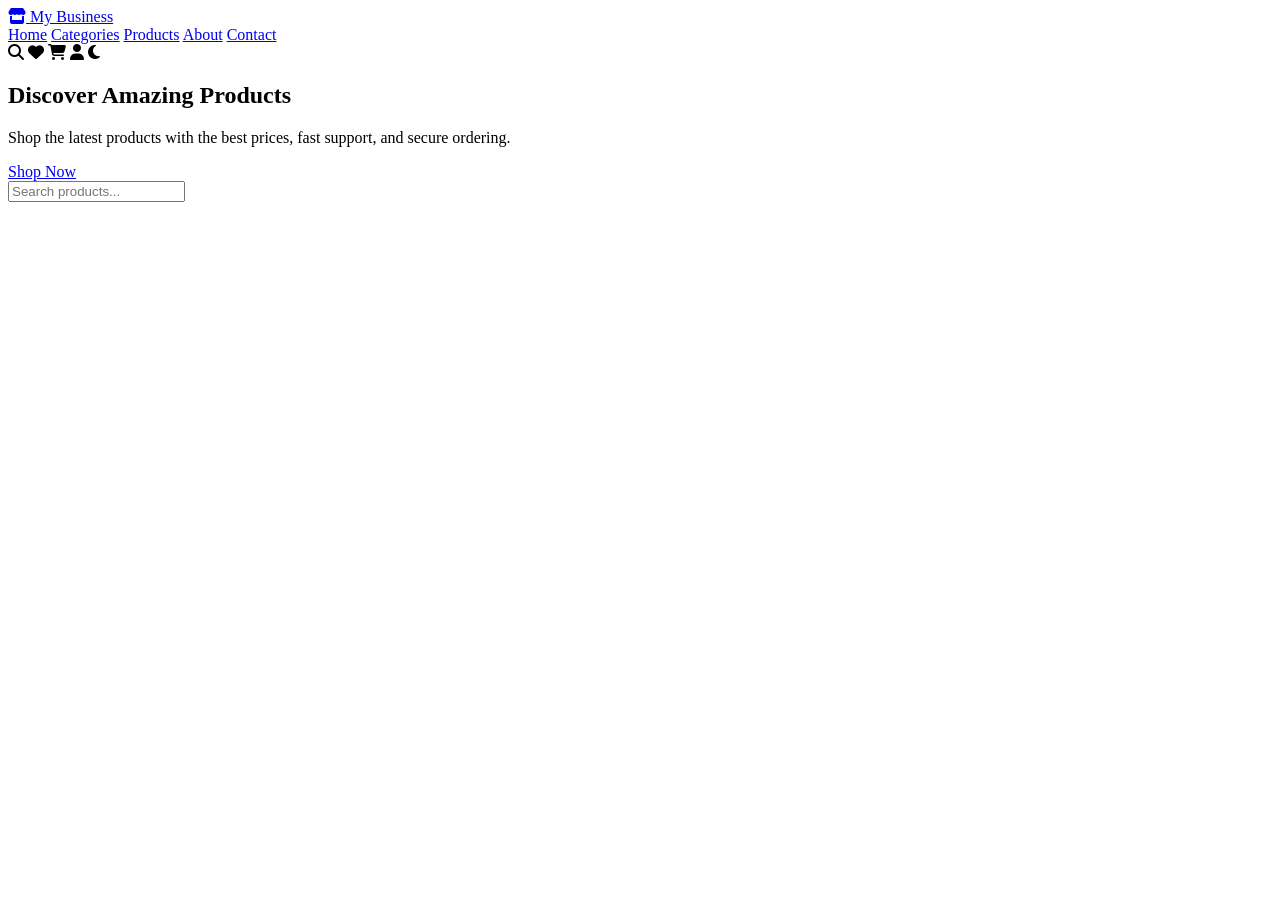
==== index.html @ 77a0981b "Rename Iindex.html to index.html" ====
<!DOCTYPE html>
<html lang="en">
<head>
    <meta charset="UTF-8">
    <meta name="viewport" content="width=device-width, initial-scale=1.0">
    <title>My Business Store</title>

    <!-- Google Font -->
    <link rel="preconnect" href="https://fonts.googleapis.com">
    <link rel="preconnect" href="https://fonts.gstatic.com" crossorigin>
    <link href="https://fonts.googleapis.com/css2?family=Poppins:wght@300;400;500;600;700&display=swap" rel="stylesheet">

    <!-- Font Awesome -->
    <link rel="stylesheet"
    href="https://cdnjs.cloudflare.com/ajax/libs/font-awesome/6.7.2/css/all.min.css">

    <!-- CSS -->
    <link rel="stylesheet" href="css/style.css">
</head>

<body>

<!-- ================= NAVBAR ================= -->

<header class="header">

    <a href="#" class="logo">
        <i class="fa-solid fa-store"></i>
        My Business
    </a>

    <nav class="navbar">
        <a href="#">Home</a>
        <a href="#categories">Categories</a>
        <a href="#products">Products</a>
        <a href="about.html">About</a>
        <a href="contact.html">Contact</a>
    </nav>

    <div class="icons">

        <i class="fa-solid fa-magnifying-glass" id="search-btn"></i>

        <i class="fa-solid fa-heart" id="wishlist-btn"></i>

        <i class="fa-solid fa-cart-shopping" id="cart-btn"></i>

        <i class="fa-solid fa-user" id="login-btn"></i>

        <i class="fa-solid fa-moon" id="theme-btn"></i>

    </div>

</header>

<!-- =============== HERO SECTION =============== -->

<section class="hero">

    <div class="hero-content">

        <h1>Discover Amazing Products</h1>

        <p>
            Shop the latest products with the best prices,
            fast support, and secure ordering.
        </p>

        <a href="#products" class="btn">
            Shop Now
        </a>

    </div>

</section>

<!-- =============== SEARCH BAR =============== -->

<section class="search-section">

    <input
        type="text"
        id="search"
        placeholder="Search products..."
    >

</section>
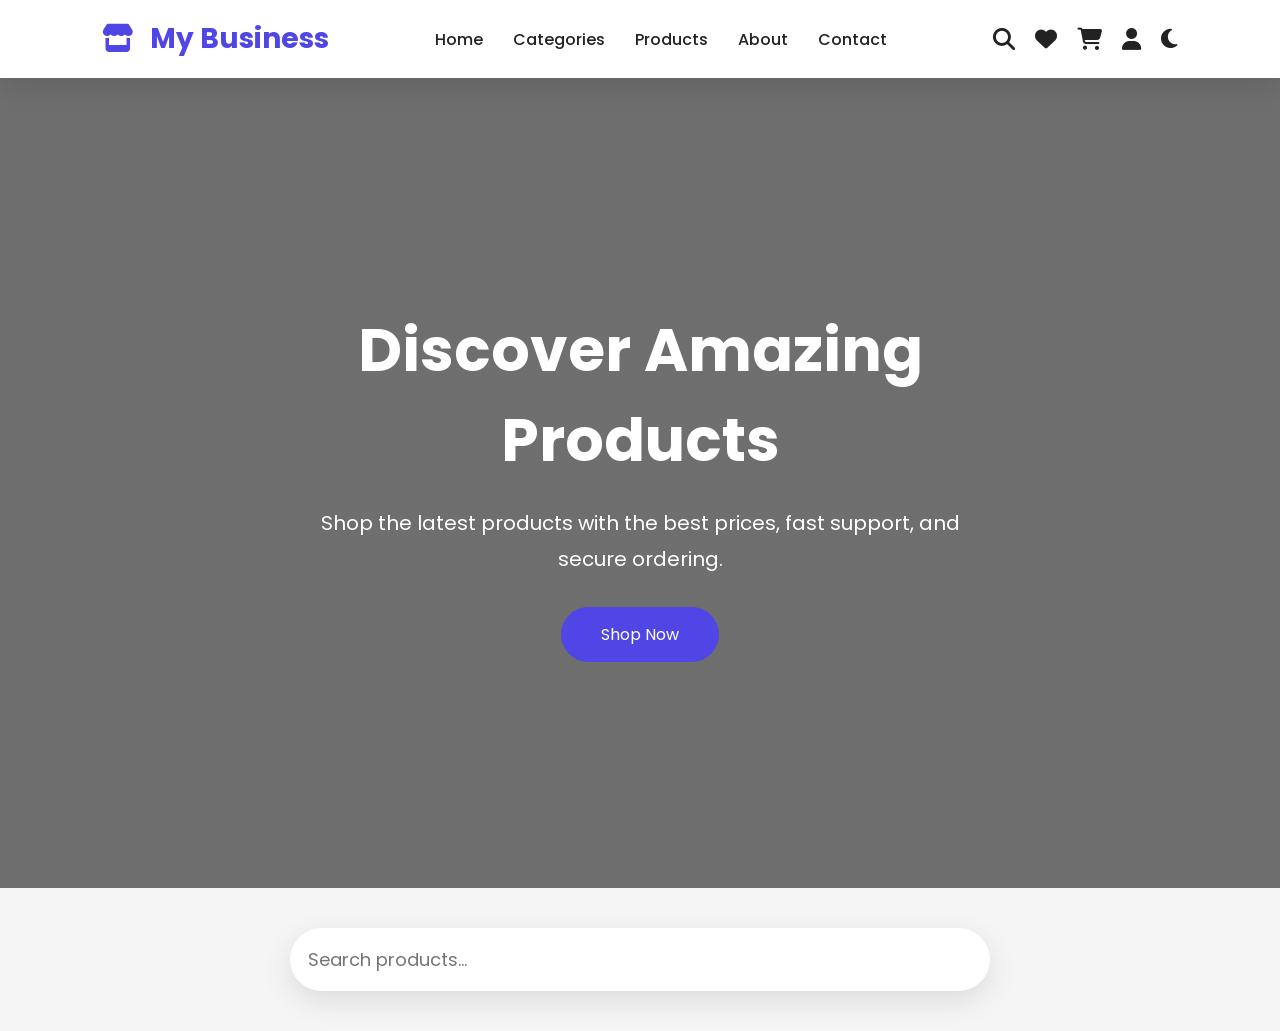
==== commit 03146392: "Update index.html" ====
--- a/index.html
+++ b/index.html
@@ -15,7 +15,7 @@
     href="https://cdnjs.cloudflare.com/ajax/libs/font-awesome/6.7.2/css/all.min.css">
 
     <!-- CSS -->
-    <link rel="stylesheet" href="css/style.css">
+    <link rel="stylesheet" href="css_style.css">
 </head>
 
 <body>
--- a/css_style.css
+++ b/css_style.css
@@ -0,0 +1,245 @@
+/* =====================================
+   GOOGLE FONT
+===================================== */
+
+@import url('https://fonts.googleapis.com/css2?family=Poppins:wght@300;400;500;600;700&display=swap');
+
+/* =====================================
+   RESET
+===================================== */
+
+*{
+    margin:0;
+    padding:0;
+    box-sizing:border-box;
+    font-family:'Poppins',sans-serif;
+}
+
+html{
+    scroll-behavior:smooth;
+}
+
+body{
+    background:#f5f5f5;
+    color:#222;
+    overflow-x:hidden;
+}
+
+/* =====================================
+   VARIABLES
+===================================== */
+
+:root{
+
+    --primary:#4f46e5;
+    --secondary:#22c55e;
+    --dark:#111827;
+    --light:#ffffff;
+    --gray:#6b7280;
+    --shadow:0 10px 30px rgba(0,0,0,.1);
+    --radius:15px;
+
+}
+
+/* =====================================
+   HEADER
+===================================== */
+
+.header{
+
+    position:sticky;
+    top:0;
+
+    display:flex;
+    justify-content:space-between;
+    align-items:center;
+
+    padding:18px 8%;
+
+    background:white;
+
+    box-shadow:var(--shadow);
+
+    z-index:1000;
+
+}
+
+.logo{
+
+    text-decoration:none;
+
+    color:var(--primary);
+
+    font-size:28px;
+
+    font-weight:700;
+
+}
+
+.logo i{
+
+    margin-right:10px;
+
+}
+
+.navbar{
+
+    display:flex;
+
+    gap:30px;
+
+}
+
+.navbar a{
+
+    text-decoration:none;
+
+    color:#222;
+
+    font-weight:500;
+
+    transition:.3s;
+
+}
+
+.navbar a:hover{
+
+    color:var(--primary);
+
+}
+
+.icons{
+
+    display:flex;
+
+    gap:20px;
+
+}
+
+.icons i{
+
+    font-size:22px;
+
+    cursor:pointer;
+
+    transition:.3s;
+
+}
+
+.icons i:hover{
+
+    color:var(--primary);
+
+    transform:scale(1.15);
+
+}
+
+/* =====================================
+   HERO
+===================================== */
+
+.hero{
+
+    min-height:90vh;
+
+    display:flex;
+
+    justify-content:center;
+
+    align-items:center;
+
+    text-align:center;
+
+    color:white;
+
+    background:
+    linear-gradient(rgba(0,0,0,.55),rgba(0,0,0,.55)),
+    url("../images/banner.jpg") center/cover;
+
+}
+
+.hero-content{
+
+    max-width:700px;
+
+    padding:20px;
+
+}
+
+.hero h1{
+
+    font-size:60px;
+
+    margin-bottom:20px;
+
+}
+
+.hero p{
+
+    font-size:20px;
+
+    line-height:1.8;
+
+    margin-bottom:30px;
+
+}
+
+.btn{
+
+    display:inline-block;
+
+    background:var(--primary);
+
+    color:white;
+
+    text-decoration:none;
+
+    padding:15px 40px;
+
+    border-radius:40px;
+
+    transition:.3s;
+
+}
+
+.btn:hover{
+
+    background:#3730a3;
+
+    transform:translateY(-3px);
+
+}
+
+/* =====================================
+   SEARCH
+===================================== */
+
+.search-section{
+
+    display:flex;
+
+    justify-content:center;
+
+    padding:40px 20px;
+
+}
+
+#search{
+
+    width:100%;
+
+    max-width:700px;
+
+    padding:18px;
+
+    border:none;
+
+    outline:none;
+
+    border-radius:40px;
+
+    font-size:18px;
+
+    box-shadow:var(--shadow);
+
+}
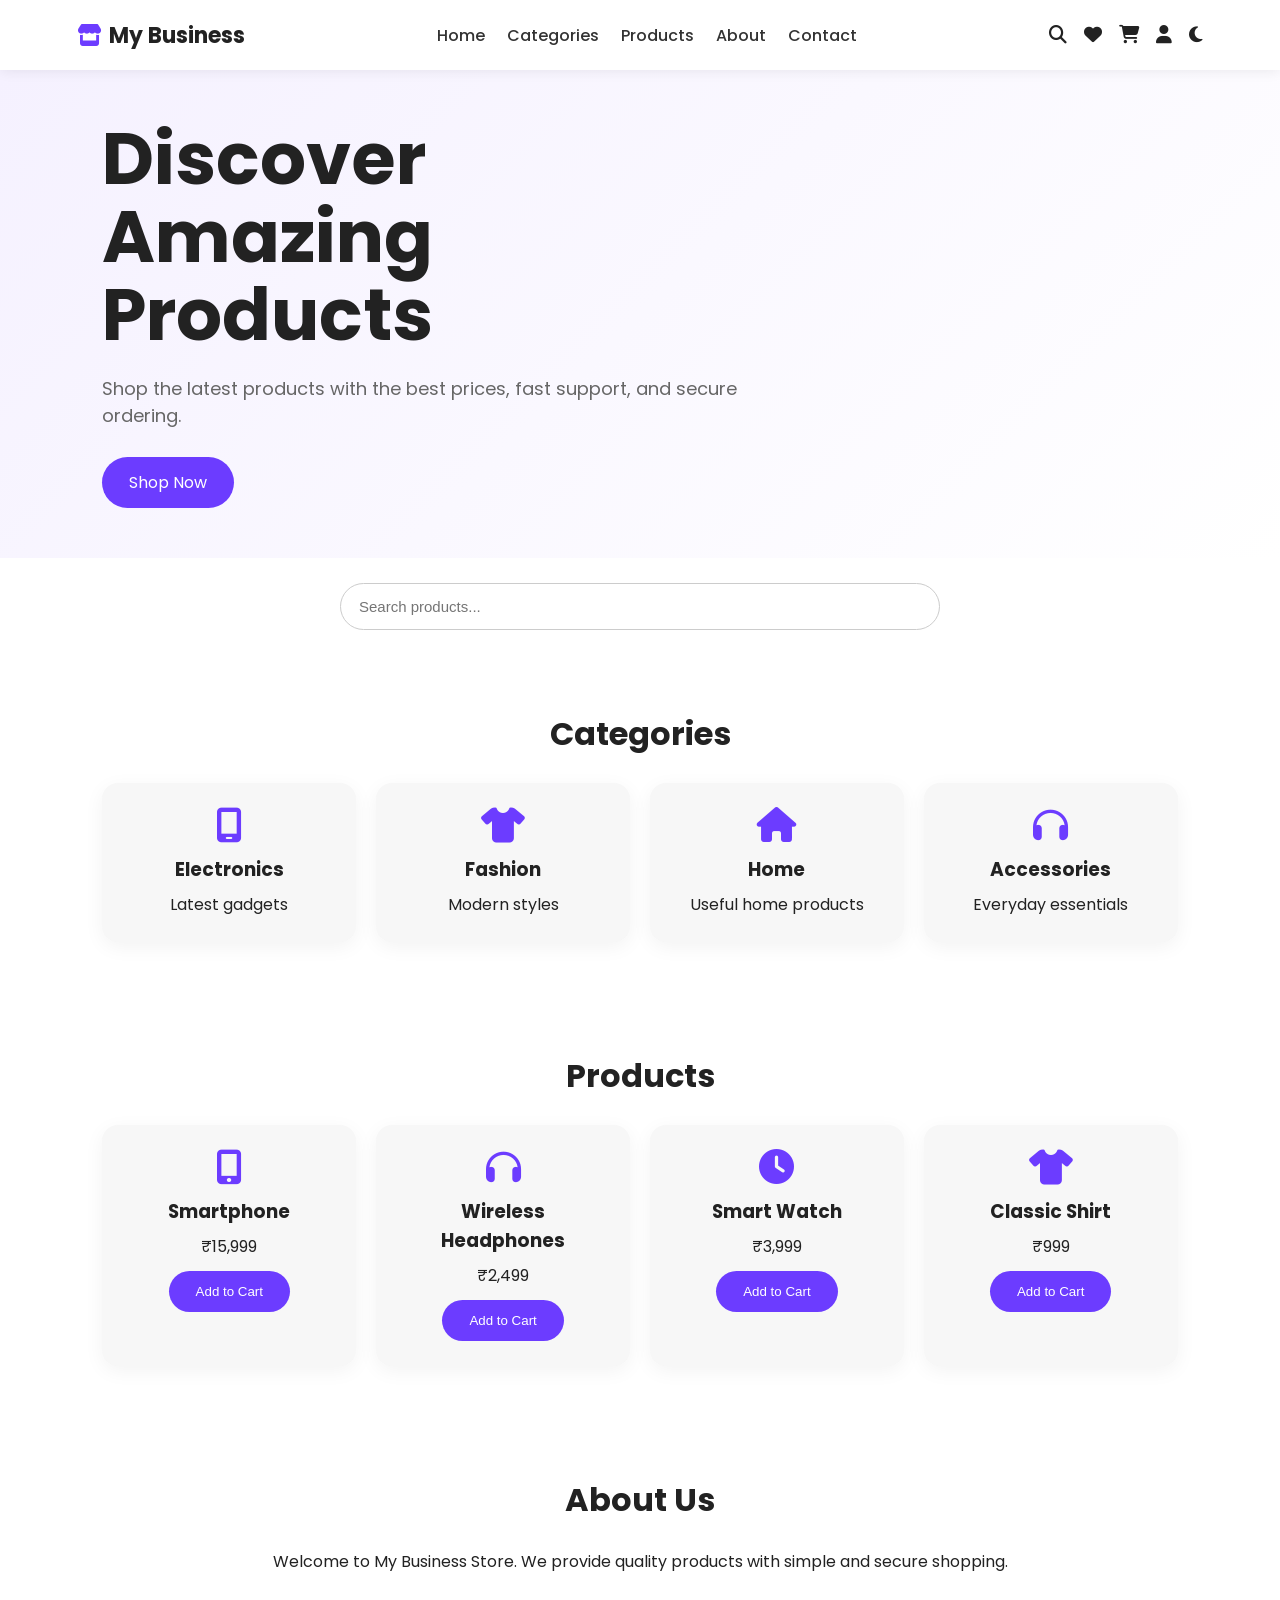
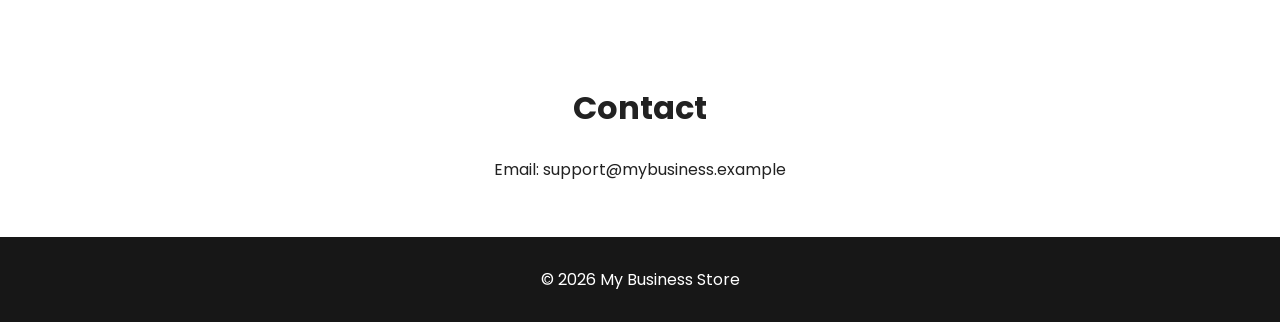
==== commit 52ef08f8: "Update index.html" ====
--- a/index.html
+++ b/index.html
@@ -1,87 +1,22 @@
 <!DOCTYPE html>
 <html lang="en">
 <head>
-    <meta charset="UTF-8">
-    <meta name="viewport" content="width=device-width, initial-scale=1.0">
-    <title>My Business Store</title>
-
-    <!-- Google Font -->
-    <link rel="preconnect" href="https://fonts.googleapis.com">
-    <link rel="preconnect" href="https://fonts.gstatic.com" crossorigin>
-    <link href="https://fonts.googleapis.com/css2?family=Poppins:wght@300;400;500;600;700&display=swap" rel="stylesheet">
-
-    <!-- Font Awesome -->
-    <link rel="stylesheet"
-    href="https://cdnjs.cloudflare.com/ajax/libs/font-awesome/6.7.2/css/all.min.css">
-
-    <!-- CSS -->
-    <link rel="stylesheet" href="css_style.css">
-</head>
-
-<body>
-
-<!-- ================= NAVBAR ================= -->
-
-<header class="header">
-
-    <a href="#" class="logo">
-        <i class="fa-solid fa-store"></i>
-        My Business
-    </a>
-
-    <nav class="navbar">
-        <a href="#">Home</a>
-        <a href="#categories">Categories</a>
-        <a href="#products">Products</a>
-        <a href="about.html">About</a>
-        <a href="contact.html">Contact</a>
-    </nav>
-
-    <div class="icons">
-
-        <i class="fa-solid fa-magnifying-glass" id="search-btn"></i>
-
-        <i class="fa-solid fa-heart" id="wishlist-btn"></i>
-
-        <i class="fa-solid fa-cart-shopping" id="cart-btn"></i>
-
-        <i class="fa-solid fa-user" id="login-btn"></i>
-
-        <i class="fa-solid fa-moon" id="theme-btn"></i>
-
-    </div>
-
-</header>
-
-<!-- =============== HERO SECTION =============== -->
-
-<section class="hero">
-
-    <div class="hero-content">
-
-        <h1>Discover Amazing Products</h1>
-
-        <p>
-            Shop the latest products with the best prices,
-            fast support, and secure ordering.
-        </p>
-
-        <a href="#products" class="btn">
-            Shop Now
-        </a>
-
-    </div>
-
-</section>
-
-<!-- =============== SEARCH BAR =============== -->
-
-<section class="search-section">
-
-    <input
-        type="text"
-        id="search"
-        placeholder="Search products..."
-    >
-
-</section>
+<meta charset="UTF-8"><meta name="viewport" content="width=device-width, initial-scale=1.0">
+<title>My Business Store</title>
+<link rel="preconnect" href="https://fonts.googleapis.com"><link rel="preconnect" href="https://fonts.gstatic.com" crossorigin>
+<link href="https://fonts.googleapis.com/css2?family=Poppins:wght@300;400;500;600;700&display=swap" rel="stylesheet">
+<link rel="stylesheet" href="https://cdnjs.cloudflare.com/ajax/libs/font-awesome/6.7.2/css/all.min.css">
+<style>
+*{margin:0;padding:0;box-sizing:border-box}html{scroll-behavior:smooth}body{font-family:Poppins,sans-serif;color:#222;background:#fff;transition:.3s}.header{position:sticky;top:0;z-index:1000;min-height:70px;display:flex;align-items:center;justify-content:space-between;padding:0 6%;background:#fff;box-shadow:0 2px 12px #0001}.logo{text-decoration:none;color:#222;font-size:22px;font-weight:700}.logo i{color:#6c3cff;margin-right:7px}.navbar{display:flex;gap:22px}.navbar a{color:#333;text-decoration:none;font-weight:500}.navbar a:hover{color:#6c3cff}.icons{display:flex;gap:17px}.icons i{cursor:pointer;font-size:18px;transition:.2s}.icons i:hover{color:#6c3cff;transform:scale(1.15)}.hero{min-height:460px;display:flex;align-items:center;padding:50px 8%;background:linear-gradient(135deg,#f5f1ff,#fff)}.hero-content{max-width:650px}.hero h1{font-size:clamp(42px,6vw,72px);line-height:1.08;margin-bottom:22px}.hero p{font-size:18px;color:#666;margin-bottom:28px}.btn{display:inline-block;padding:13px 27px;border-radius:30px;background:#6c3cff;color:#fff;text-decoration:none;border:0;cursor:pointer}.search-section{padding:25px 8%;text-align:center}.search-section input{width:min(600px,100%);padding:14px 18px;border:1px solid #ccc;border-radius:30px;font-size:15px;outline:none}.section{padding:55px 8%;text-align:center}.section h2{font-size:32px;margin-bottom:25px}.cards{display:grid;grid-template-columns:repeat(auto-fit,minmax(210px,1fr));gap:20px}.card{padding:25px;border-radius:16px;background:#f7f7f7;box-shadow:0 5px 20px #0000000d}.card i{font-size:35px;color:#6c3cff;margin-bottom:12px}.card h3{margin-bottom:8px}.card .btn{margin-top:12px}footer{padding:30px;text-align:center;background:#171717;color:#fff}body.dark-mode{background:#121212;color:#eee}body.dark-mode .header{background:#1b1b1b}body.dark-mode .logo,body.dark-mode .navbar a{color:#eee}body.dark-mode .hero{background:linear-gradient(135deg,#181522,#121212)}body.dark-mode .hero p{color:#bbb}body.dark-mode .search-section input{background:#222;color:#fff;border-color:#555}body.dark-mode .card{background:#1e1e1e}@media(max-width:800px){.header{flex-wrap:wrap;gap:12px;padding:15px 4%}.navbar{order:3;width:100%;justify-content:center;gap:13px;font-size:13px}.hero{padding:55px 6%}.hero h1{font-size:44px}}
+</style></head><body>
+<header class="header"><a href="#home" class="logo"><i class="fa-solid fa-store"></i>My Business</a><nav class="navbar"><a href="#home">Home</a><a href="#categories">Categories</a><a href="#products">Products</a><a href="#about">About</a><a href="#contact">Contact</a></nav><div class="icons"><i class="fa-solid fa-magnifying-glass" id="search-btn"></i><i class="fa-solid fa-heart" id="wishlist-btn"></i><i class="fa-solid fa-cart-shopping" id="cart-btn"></i><i class="fa-solid fa-user" id="login-btn"></i><i class="fa-solid fa-moon" id="theme-btn"></i></div></header>
+<section class="hero" id="home"><div class="hero-content"><h1>Discover Amazing Products</h1><p>Shop the latest products with the best prices, fast support, and secure ordering.</p><a href="#products" class="btn">Shop Now</a></div></section>
+<section class="search-section"><input type="text" id="search" placeholder="Search products..."></section>
+<section class="section" id="categories"><h2>Categories</h2><div class="cards"><div class="card"><i class="fa-solid fa-mobile-screen"></i><h3>Electronics</h3><p>Latest gadgets</p></div><div class="card"><i class="fa-solid fa-shirt"></i><h3>Fashion</h3><p>Modern styles</p></div><div class="card"><i class="fa-solid fa-house"></i><h3>Home</h3><p>Useful home products</p></div><div class="card"><i class="fa-solid fa-headphones"></i><h3>Accessories</h3><p>Everyday essentials</p></div></div></section>
+<section class="section" id="products"><h2>Products</h2><div class="cards"><div class="card product-card"><i class="fa-solid fa-mobile-screen-button"></i><h3>Smartphone</h3><p>₹15,999</p><button class="btn add-cart">Add to Cart</button></div><div class="card product-card"><i class="fa-solid fa-headphones"></i><h3>Wireless Headphones</h3><p>₹2,499</p><button class="btn add-cart">Add to Cart</button></div><div class="card product-card"><i class="fa-solid fa-clock"></i><h3>Smart Watch</h3><p>₹3,999</p><button class="btn add-cart">Add to Cart</button></div><div class="card product-card"><i class="fa-solid fa-shirt"></i><h3>Classic Shirt</h3><p>₹999</p><button class="btn add-cart">Add to Cart</button></div></div></section>
+<section class="section" id="about"><h2>About Us</h2><p>Welcome to My Business Store. We provide quality products with simple and secure shopping.</p></section>
+<section class="section" id="contact"><h2>Contact</h2><p>Email: support@mybusiness.example</p></section><footer>© 2026 My Business Store</footer>
+<script>
+document.addEventListener('DOMContentLoaded',()=>{const s=document.getElementById('search'),theme=document.getElementById('theme-btn');document.getElementById('search-btn').onclick=()=>{document.querySelector('.search-section').scrollIntoView({behavior:'smooth'});setTimeout(()=>s.focus(),500)};document.getElementById('wishlist-btn').onclick=()=>alert('❤️ Wishlist is ready!');document.getElementById('cart-btn').onclick=()=>alert('🛒 Your cart is currently empty.');document.getElementById('login-btn').onclick=()=>alert('👤 Login page coming next.');theme.onclick=()=>{document.body.classList.toggle('dark-mode');const dark=document.body.classList.contains('dark-mode');theme.classList.toggle('fa-moon',!dark);theme.classList.toggle('fa-sun',dark);localStorage.setItem('theme',dark?'dark':'light')};if(localStorage.getItem('theme')==='dark'){document.body.classList.add('dark-mode');theme.classList.replace('fa-moon','fa-sun')}s.oninput=()=>{const q=s.value.toLowerCase().trim();document.querySelectorAll('.product-card').forEach(c=>c.style.display=c.textContent.toLowerCase().includes(q)?'':'none')};document.querySelectorAll('.add-cart').forEach(b=>b.onclick=()=>alert('🛒 '+b.parentElement.querySelector('h3').textContent+' added to cart!'))});
+</script></body></html>
+                                                                                                                                                                                                                                                                                                                                                                                                                                                                                                                                                                                   
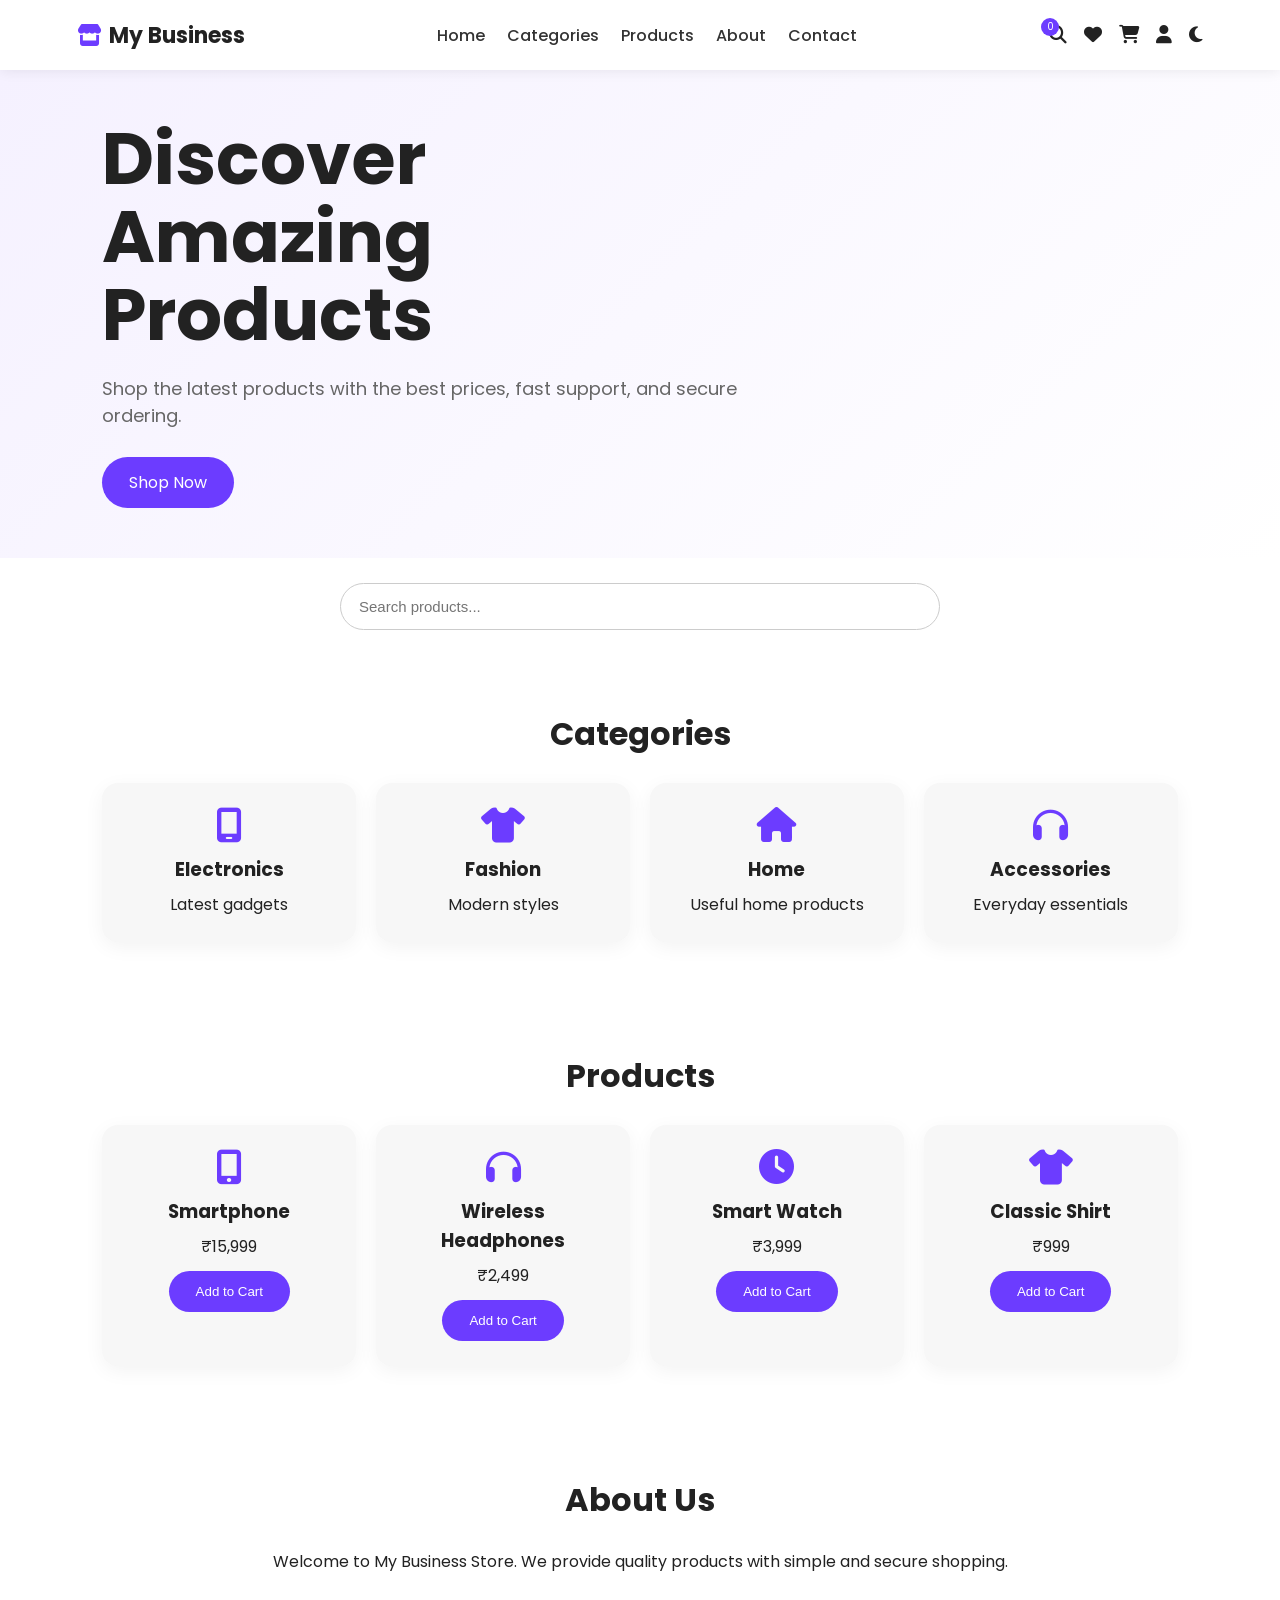
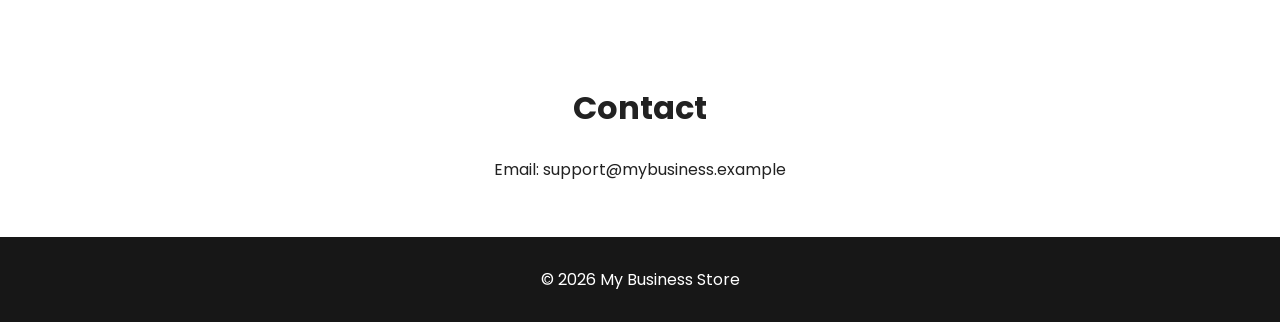
==== commit 8eb643c0: "Update index.html" ====
--- a/index.html
+++ b/index.html
@@ -1,22 +1,605 @@
-<!DOCTYPE html>
-<html lang="en">
-<head>
-<meta charset="UTF-8"><meta name="viewport" content="width=device-width, initial-scale=1.0">
-<title>My Business Store</title>
-<link rel="preconnect" href="https://fonts.googleapis.com"><link rel="preconnect" href="https://fonts.gstatic.com" crossorigin>
-<link href="https://fonts.googleapis.com/css2?family=Poppins:wght@300;400;500;600;700&display=swap" rel="stylesheet">
-<link rel="stylesheet" href="https://cdnjs.cloudflare.com/ajax/libs/font-awesome/6.7.2/css/all.min.css">
-<style>
-*{margin:0;padding:0;box-sizing:border-box}html{scroll-behavior:smooth}body{font-family:Poppins,sans-serif;color:#222;background:#fff;transition:.3s}.header{position:sticky;top:0;z-index:1000;min-height:70px;display:flex;align-items:center;justify-content:space-between;padding:0 6%;background:#fff;box-shadow:0 2px 12px #0001}.logo{text-decoration:none;color:#222;font-size:22px;font-weight:700}.logo i{color:#6c3cff;margin-right:7px}.navbar{display:flex;gap:22px}.navbar a{color:#333;text-decoration:none;font-weight:500}.navbar a:hover{color:#6c3cff}.icons{display:flex;gap:17px}.icons i{cursor:pointer;font-size:18px;transition:.2s}.icons i:hover{color:#6c3cff;transform:scale(1.15)}.hero{min-height:460px;display:flex;align-items:center;padding:50px 8%;background:linear-gradient(135deg,#f5f1ff,#fff)}.hero-content{max-width:650px}.hero h1{font-size:clamp(42px,6vw,72px);line-height:1.08;margin-bottom:22px}.hero p{font-size:18px;color:#666;margin-bottom:28px}.btn{display:inline-block;padding:13px 27px;border-radius:30px;background:#6c3cff;color:#fff;text-decoration:none;border:0;cursor:pointer}.search-section{padding:25px 8%;text-align:center}.search-section input{width:min(600px,100%);padding:14px 18px;border:1px solid #ccc;border-radius:30px;font-size:15px;outline:none}.section{padding:55px 8%;text-align:center}.section h2{font-size:32px;margin-bottom:25px}.cards{display:grid;grid-template-columns:repeat(auto-fit,minmax(210px,1fr));gap:20px}.card{padding:25px;border-radius:16px;background:#f7f7f7;box-shadow:0 5px 20px #0000000d}.card i{font-size:35px;color:#6c3cff;margin-bottom:12px}.card h3{margin-bottom:8px}.card .btn{margin-top:12px}footer{padding:30px;text-align:center;background:#171717;color:#fff}body.dark-mode{background:#121212;color:#eee}body.dark-mode .header{background:#1b1b1b}body.dark-mode .logo,body.dark-mode .navbar a{color:#eee}body.dark-mode .hero{background:linear-gradient(135deg,#181522,#121212)}body.dark-mode .hero p{color:#bbb}body.dark-mode .search-section input{background:#222;color:#fff;border-color:#555}body.dark-mode .card{background:#1e1e1e}@media(max-width:800px){.header{flex-wrap:wrap;gap:12px;padding:15px 4%}.navbar{order:3;width:100%;justify-content:center;gap:13px;font-size:13px}.hero{padding:55px 6%}.hero h1{font-size:44px}}
-</style></head><body>
-<header class="header"><a href="#home" class="logo"><i class="fa-solid fa-store"></i>My Business</a><nav class="navbar"><a href="#home">Home</a><a href="#categories">Categories</a><a href="#products">Products</a><a href="#about">About</a><a href="#contact">Contact</a></nav><div class="icons"><i class="fa-solid fa-magnifying-glass" id="search-btn"></i><i class="fa-solid fa-heart" id="wishlist-btn"></i><i class="fa-solid fa-cart-shopping" id="cart-btn"></i><i class="fa-solid fa-user" id="login-btn"></i><i class="fa-solid fa-moon" id="theme-btn"></i></div></header>
-<section class="hero" id="home"><div class="hero-content"><h1>Discover Amazing Products</h1><p>Shop the latest products with the best prices, fast support, and secure ordering.</p><a href="#products" class="btn">Shop Now</a></div></section>
-<section class="search-section"><input type="text" id="search" placeholder="Search products..."></section>
-<section class="section" id="categories"><h2>Categories</h2><div class="cards"><div class="card"><i class="fa-solid fa-mobile-screen"></i><h3>Electronics</h3><p>Latest gadgets</p></div><div class="card"><i class="fa-solid fa-shirt"></i><h3>Fashion</h3><p>Modern styles</p></div><div class="card"><i class="fa-solid fa-house"></i><h3>Home</h3><p>Useful home products</p></div><div class="card"><i class="fa-solid fa-headphones"></i><h3>Accessories</h3><p>Everyday essentials</p></div></div></section>
-<section class="section" id="products"><h2>Products</h2><div class="cards"><div class="card product-card"><i class="fa-solid fa-mobile-screen-button"></i><h3>Smartphone</h3><p>₹15,999</p><button class="btn add-cart">Add to Cart</button></div><div class="card product-card"><i class="fa-solid fa-headphones"></i><h3>Wireless Headphones</h3><p>₹2,499</p><button class="btn add-cart">Add to Cart</button></div><div class="card product-card"><i class="fa-solid fa-clock"></i><h3>Smart Watch</h3><p>₹3,999</p><button class="btn add-cart">Add to Cart</button></div><div class="card product-card"><i class="fa-solid fa-shirt"></i><h3>Classic Shirt</h3><p>₹999</p><button class="btn add-cart">Add to Cart</button></div></div></section>
-<section class="section" id="about"><h2>About Us</h2><p>Welcome to My Business Store. We provide quality products with simple and secure shopping.</p></section>
-<section class="section" id="contact"><h2>Contact</h2><p>Email: support@mybusiness.example</p></section><footer>© 2026 My Business Store</footer>
+<!DOCTYPE html>  <html lang="en">  
+<head>  
+<meta charset="UTF-8"><meta name="viewport" content="width=device-width, initial-scale=1.0">  
+<title>My Business Store</title>  
+<link rel="preconnect" href="https://fonts.googleapis.com"><link rel="preconnect" href="https://fonts.gstatic.com" crossorigin>  
+<link href="https://fonts.googleapis.com/css2?family=Poppins:wght@300;400;500;600;700&display=swap" rel="stylesheet">  
+<link rel="stylesheet" href="https://cdnjs.cloudflare.com/ajax/libs/font-awesome/6.7.2/css/all.min.css">  
+<style>  
+*{margin:0;padding:0;box-sizing:border-box}html{scroll-behavior:smooth}body{font-family:Poppins,sans-serif;color:#222;background:#fff;transition:.3s}.header{position:sticky;top:0;z-index:1000;min-height:70px;display:flex;align-items:center;justify-content:space-between;padding:0 6%;background:#fff;box-shadow:0 2px 12px #0001}.logo{text-decoration:none;color:#222;font-size:22px;font-weight:700}.logo i{color:#6c3cff;margin-right:7px}.navbar{display:flex;gap:22px}.navbar a{color:#333;text-decoration:none;font-weight:500}.navbar a:hover{color:#6c3cff}.icons{display:flex;gap:17px}.icons i{cursor:pointer;font-size:18px;transition:.2s}.icons i:hover{color:#6c3cff;transform:scale(1.15)}.hero{min-height:460px;display:flex;align-items:center;padding:50px 8%;background:linear-gradient(135deg,#f5f1ff,#fff)}.hero-content{max-width:650px}.hero h1{font-size:clamp(42px,6vw,72px);line-height:1.08;margin-bottom:22px}.hero p{font-size:18px;color:#666;margin-bottom:28px}.btn{display:inline-block;padding:13px 27px;border-radius:30px;background:#6c3cff;color:#fff;text-decoration:none;border:0;cursor:pointer}.search-section{padding:25px 8%;text-align:center}.search-section input{width:min(600px,100%);padding:14px 18px;border:1px solid #ccc;border-radius:30px;font-size:15px;outline:none}.section{padding:55px 8%;text-align:center}.section h2{font-size:32px;margin-bottom:25px}.cards{display:grid;grid-template-columns:repeat(auto-fit,minmax(210px,1fr));gap:20px}.card{padding:25px;border-radius:16px;background:#f7f7f7;box-shadow:0 5px 20px #0000000d}.card i{font-size:35px;color:#6c3cff;margin-bottom:12px}.card h3{margin-bottom:8px}.card .btn{margin-top:12px}footer{padding:30px;text-align:center;background:#171717;color:#fff}body.dark-mode{background:#121212;color:#eee}body.dark-mode .header{background:#1b1b1b}body.dark-mode .logo,body.dark-mode .navbar a{color:#eee}body.dark-mode .hero{background:linear-gradient(135deg,#181522,#121212)}body.dark-mode .hero p{color:#bbb}body.dark-mode .search-section input{background:#222;color:#fff;border-color:#555}body.dark-mode .card{background:#1e1e1e}@media(max-width:800px){.header{flex-wrap:wrap;gap:12px;padding:15px 4%}.navbar{order:3;width:100%;justify-content:center;gap:13px;font-size:13px}.hero{padding:55px 6%}.hero h1{font-size:44px}}  
+</style></head><body>  
+<header class="header"><a href="#home" class="logo"><i class="fa-solid fa-store"></i>My Business</a><nav class="navbar"><a href="#home">Home</a><a href="#categories">Categories</a><a href="#products">Products</a><a href="#about">About</a><a href="#contact">Contact</a></nav><div class="icons"><i class="fa-solid fa-magnifying-glass" id="search-btn"></i><i class="fa-solid fa-heart" id="wishlist-btn"></i><i class="fa-solid fa-cart-shopping" id="cart-btn"></i><i class="fa-solid fa-user" id="login-btn"></i><i class="fa-solid fa-moon" id="theme-btn"></i></div></header>  
+<section class="hero" id="home"><div class="hero-content"><h1>Discover Amazing Products</h1><p>Shop the latest products with the best prices, fast support, and secure ordering.</p><a href="#products" class="btn">Shop Now</a></div></section>  
+<section class="search-section"><input type="text" id="search" placeholder="Search products..."></section>  
+<section class="section" id="categories"><h2>Categories</h2><div class="cards"><div class="card"><i class="fa-solid fa-mobile-screen"></i><h3>Electronics</h3><p>Latest gadgets</p></div><div class="card"><i class="fa-solid fa-shirt"></i><h3>Fashion</h3><p>Modern styles</p></div><div class="card"><i class="fa-solid fa-house"></i><h3>Home</h3><p>Useful home products</p></div><div class="card"><i class="fa-solid fa-headphones"></i><h3>Accessories</h3><p>Everyday essentials</p></div></div></section>  
+<section class="section" id="products"><h2>Products</h2><div class="cards"><div class="card product-card"><i class="fa-solid fa-mobile-screen-button"></i><h3>Smartphone</h3><p>₹15,999</p><button class="btn add-cart">Add to Cart</button></div><div class="card product-card"><i class="fa-solid fa-headphones"></i><h3>Wireless Headphones</h3><p>₹2,499</p><button class="btn add-cart">Add to Cart</button></div><div class="card product-card"><i class="fa-solid fa-clock"></i><h3>Smart Watch</h3><p>₹3,999</p><button class="btn add-cart">Add to Cart</button></div><div class="card product-card"><i class="fa-solid fa-shirt"></i><h3>Classic Shirt</h3><p>₹999</p><button class="btn add-cart">Add to Cart</button></div></div></section>  
+<section class="section" id="about"><h2>About Us</h2><p>Welcome to My Business Store. We provide quality products with simple and secure shopping.</p></section>  
+<section class="section" id="contact"><h2>Contact</h2><p>Email: support@mybusiness.example</p></section><footer>© 2026 My Business Store</footer>  
+<script>  
+document.addEventListener('DOMContentLoaded',()=>{const s=document.getElementById('search'),theme=document.getElementById('theme-btn');document.getElementById('search-btn').onclick=()=>{document.querySelector('.search-section').scrollIntoView({behavior:'smooth'});setTimeout(()=>s.focus(),500)};document.getElementById('wishlist-btn').onclick=()=>alert('❤️ Wishlist is ready!');document.getElementById('cart-btn').onclick=()=>alert('🛒 Your cart is currently empty.');document.getElementById('login-btn').onclick=()=>alert('👤 Login page coming next.');theme.onclick=()=>{document.body.classList.toggle('dark-mode');const dark=document.body.classList.contains('dark-mode');theme.classList.toggle('fa-moon',!dark);theme.classList.toggle('fa-sun',dark);localStorage.setItem('theme',dark?'dark':'light')};if(localStorage.getItem('theme')==='dark'){document.body.classList.add('dark-mode');theme.classList.replace('fa-moon','fa-sun')}s.oninput=()=>{const q=s.value.toLowerCase().trim();document.querySelectorAll('.product-card').forEach(c=>c.style.display=c.textContent.toLowerCase().includes(q)?'':'none')};document.querySelectorAll('.add-cart').forEach(b=>b.onclick=()=>alert('🛒 '+b.parentElement.querySelector('h3').textContent+' added to cart!'))});  
+</script></body></html> 
 <script>
-document.addEventListener('DOMContentLoaded',()=>{const s=document.getElementById('search'),theme=document.getElementById('theme-btn');document.getElementById('search-btn').onclick=()=>{document.querySelector('.search-section').scrollIntoView({behavior:'smooth'});setTimeout(()=>s.focus(),500)};document.getElementById('wishlist-btn').onclick=()=>alert('❤️ Wishlist is ready!');document.getElementById('cart-btn').onclick=()=>alert('🛒 Your cart is currently empty.');document.getElementById('login-btn').onclick=()=>alert('👤 Login page coming next.');theme.onclick=()=>{document.body.classList.toggle('dark-mode');const dark=document.body.classList.contains('dark-mode');theme.classList.toggle('fa-moon',!dark);theme.classList.toggle('fa-sun',dark);localStorage.setItem('theme',dark?'dark':'light')};if(localStorage.getItem('theme')==='dark'){document.body.classList.add('dark-mode');theme.classList.replace('fa-moon','fa-sun')}s.oninput=()=>{const q=s.value.toLowerCase().trim();document.querySelectorAll('.product-card').forEach(c=>c.style.display=c.textContent.toLowerCase().includes(q)?'':'none')};document.querySelectorAll('.add-cart').forEach(b=>b.onclick=()=>alert('🛒 '+b.parentElement.querySelector('h3').textContent+' added to cart!'))});
-</script></body></html>
-                                                                                                                                                                                                                                                                                                                                                                                                                                                                                                                                                                                   
+document.addEventListener("DOMContentLoaded", function () {
+
+    /* =========================================
+       PRODUCT DATA
+    ========================================= */
+
+    const products = [
+        {
+            id: 1,
+            name: "Smartphone",
+            price: 15999,
+            icon: "fa-mobile-screen-button"
+        },
+        {
+            id: 2,
+            name: "Wireless Headphones",
+            price: 2499,
+            icon: "fa-headphones"
+        },
+        {
+            id: 3,
+            name: "Smart Watch",
+            price: 3999,
+            icon: "fa-clock"
+        },
+        {
+            id: 4,
+            name: "Classic Shirt",
+            price: 999,
+            icon: "fa-shirt"
+        }
+    ];
+
+
+    /* =========================================
+       LOCAL STORAGE
+    ========================================= */
+
+    let cart =
+        JSON.parse(localStorage.getItem("cart")) || [];
+
+    let wishlist =
+        JSON.parse(localStorage.getItem("wishlist")) || [];
+
+
+    function saveData() {
+
+        localStorage.setItem(
+            "cart",
+            JSON.stringify(cart)
+        );
+
+        localStorage.setItem(
+            "wishlist",
+            JSON.stringify(wishlist)
+        );
+
+    }
+
+
+    /* =========================================
+       MESSAGE
+    ========================================= */
+
+    function message(text) {
+
+        let box =
+            document.getElementById("store-message");
+
+        if (!box) {
+
+            box =
+                document.createElement("div");
+
+            box.id =
+                "store-message";
+
+            box.style.cssText = `
+                position:fixed;
+                left:50%;
+                bottom:25px;
+                transform:translateX(-50%);
+                background:#222;
+                color:white;
+                padding:13px 22px;
+                border-radius:30px;
+                z-index:99999;
+                box-shadow:0 8px 30px #0005;
+                font-size:14px;
+            `;
+
+            document.body.appendChild(box);
+        }
+
+        box.textContent = text;
+        box.style.display = "block";
+
+        clearTimeout(window.msgTimer);
+
+        window.msgTimer =
+            setTimeout(() => {
+                box.style.display = "none";
+            }, 1800);
+    }
+
+
+    /* =========================================
+       CART COUNT
+    ========================================= */
+
+    function updateCartCount() {
+
+        let cartIcon =
+            document.getElementById("cart-btn");
+
+        if (!cartIcon) return;
+
+        let old =
+            document.getElementById("cart-count");
+
+        if (old) old.remove();
+
+        let count =
+            document.createElement("span");
+
+        count.id =
+            "cart-count";
+
+        count.textContent =
+            cart.length;
+
+        count.style.cssText = `
+            position:absolute;
+            background:#6c3cff;
+            color:white;
+            width:18px;
+            height:18px;
+            border-radius:50%;
+            font-size:10px;
+            display:flex;
+            align-items:center;
+            justify-content:center;
+            margin-left:-8px;
+            margin-top:-8px;
+        `;
+
+        cartIcon.parentElement.style.position =
+            "relative";
+
+        cartIcon.parentElement.appendChild(count);
+    }
+
+
+    /* =========================================
+       ADD TO CART
+    ========================================= */
+
+    function addToCart(id) {
+
+        const product =
+            products.find(p => p.id === id);
+
+        if (!product) return;
+
+        cart.push(product);
+
+        saveData();
+
+        updateCartCount();
+
+        message(
+            "🛒 " +
+            product.name +
+            " added to cart!"
+        );
+    }
+
+
+    /* =========================================
+       ADD TO WISHLIST
+    ========================================= */
+
+    function addToWishlist(id) {
+
+        const product =
+            products.find(p => p.id === id);
+
+        if (!product) return;
+
+        const exists =
+            wishlist.some(
+                p => p.id === id
+            );
+
+        if (exists) {
+
+            message(
+                "❤️ Already in wishlist"
+            );
+
+            return;
+        }
+
+        wishlist.push(product);
+
+        saveData();
+
+        message(
+            "❤️ " +
+            product.name +
+            " added to wishlist!"
+        );
+    }
+
+
+    /* =========================================
+       SEARCH
+    ========================================= */
+
+    const search =
+        document.getElementById("search");
+
+    if (search) {
+
+        search.addEventListener(
+            "input",
+            function () {
+
+                const query =
+                    search.value
+                    .toLowerCase()
+                    .trim();
+
+                document
+                    .querySelectorAll(
+                        ".product-card"
+                    )
+                    .forEach(card => {
+
+                        const text =
+                            card.textContent
+                            .toLowerCase();
+
+                        card.style.display =
+                            text.includes(query)
+                            ? ""
+                            : "none";
+                    });
+            }
+        );
+    }
+
+
+    /* =========================================
+       SEARCH ICON
+    ========================================= */
+
+    const searchBtn =
+        document.getElementById(
+            "search-btn"
+        );
+
+    if (searchBtn) {
+
+        searchBtn.onclick =
+            function () {
+
+                const section =
+                    document.querySelector(
+                        ".search-section"
+                    );
+
+                section.scrollIntoView({
+                    behavior:"smooth"
+                });
+
+                setTimeout(
+                    () => search.focus(),
+                    500
+                );
+            };
+    }
+
+
+    /* =========================================
+       CART ICON
+    ========================================= */
+
+    const cartBtn =
+        document.getElementById(
+            "cart-btn"
+        );
+
+    if (cartBtn) {
+
+        cartBtn.onclick =
+            function () {
+
+                if (cart.length === 0) {
+
+                    message(
+                        "🛒 Your cart is empty"
+                    );
+
+                    return;
+                }
+
+                let total = 0;
+
+                let list = "";
+
+                cart.forEach(
+                    (product, index) => {
+
+                        total +=
+                            product.price;
+
+                        list +=
+                            `${index + 1}. ${
+                                product.name
+                            } - ₹${
+                                product.price
+                            }\n`;
+                    }
+                );
+
+                alert(
+                    "🛒 YOUR CART\n\n" +
+                    list +
+                    "\nTotal: ₹" +
+                    total
+                );
+            };
+    }
+
+
+    /* =========================================
+       WISHLIST ICON
+    ========================================= */
+
+    const wishlistBtn =
+        document.getElementById(
+            "wishlist-btn"
+        );
+
+    if (wishlistBtn) {
+
+        wishlistBtn.onclick =
+            function () {
+
+                if (wishlist.length === 0) {
+
+                    message(
+                        "❤️ Your wishlist is empty"
+                    );
+
+                    return;
+                }
+
+                let list = "";
+
+                wishlist.forEach(
+                    (product, index) => {
+
+                        list +=
+                            `${index + 1}. ${
+                                product.name
+                            } - ₹${
+                                product.price
+                            }\n`;
+                    }
+                );
+
+                alert(
+                    "❤️ YOUR WISHLIST\n\n" +
+                    list
+                );
+            };
+    }
+
+
+    /* =========================================
+       LOGIN BUTTON
+    ========================================= */
+
+    const loginBtn =
+        document.getElementById(
+            "login-btn"
+        );
+
+    if (loginBtn) {
+
+        loginBtn.onclick =
+            function () {
+
+                const email =
+                    prompt(
+                        "Enter your email:"
+                    );
+
+                if (!email) return;
+
+                const password =
+                    prompt(
+                        "Enter your password:"
+                    );
+
+                if (!password) return;
+
+                localStorage.setItem(
+                    "loggedIn",
+                    "true"
+                );
+
+                localStorage.setItem(
+                    "userEmail",
+                    email
+                );
+
+                message(
+                    "✅ Login successful!"
+                );
+            };
+    }
+
+
+    /* =========================================
+       DARK MODE
+    ========================================= */
+
+    const themeBtn =
+        document.getElementById(
+            "theme-btn"
+        );
+
+    function applyTheme() {
+
+        const dark =
+            localStorage.getItem(
+                "theme"
+            ) === "dark";
+
+        if (dark) {
+
+            document.body
+                .classList
+                .add("dark-mode");
+
+            themeBtn.classList.remove(
+                "fa-moon"
+            );
+
+            themeBtn.classList.add(
+                "fa-sun"
+            );
+
+        } else {
+
+            document.body
+                .classList
+                .remove("dark-mode");
+
+            themeBtn.classList.remove(
+                "fa-sun"
+            );
+
+            themeBtn.classList.add(
+                "fa-moon"
+            );
+        }
+    }
+
+    if (themeBtn) {
+
+        applyTheme();
+
+        themeBtn.onclick =
+            function () {
+
+                const dark =
+                    !document.body
+                    .classList
+                    .contains(
+                        "dark-mode"
+                    );
+
+                localStorage.setItem(
+                    "theme",
+                    dark
+                    ? "dark"
+                    : "light"
+                );
+
+                applyTheme();
+
+                message(
+                    dark
+                    ? "🌙 Dark mode ON"
+                    : "☀️ Light mode ON"
+                );
+            };
+    }
+
+
+    /* =========================================
+       SHOP NOW
+    ========================================= */
+
+    document
+        .querySelectorAll(
+            'a[href="#products"]'
+        )
+        .forEach(button => {
+
+            button.addEventListener(
+                "click",
+                function () {
+
+                    document
+                        .getElementById(
+                            "products"
+                        )
+                        .scrollIntoView({
+                            behavior:"smooth"
+                        });
+                }
+            );
+        });
+
+
+    /* =========================================
+       PRODUCT BUTTONS
+    ========================================= */
+
+    document
+        .querySelectorAll(
+            ".add-cart"
+        )
+        .forEach(
+            (button, index) => {
+
+                button.onclick =
+                    function () {
+
+                        addToCart(
+                            index + 1
+                        );
+                    };
+            }
+        );
+
+
+    /* =========================================
+       DOUBLE CLICK PRODUCT = WISHLIST
+    ========================================= */
+
+    document
+        .querySelectorAll(
+            ".product-card"
+        )
+        .forEach(
+            (card, index) => {
+
+                card.addEventListener(
+                    "dblclick",
+                    function () {
+
+                        addToWishlist(
+                            index + 1
+                        );
+                    }
+                );
+            }
+        );
+
+
+    /* =========================================
+       INITIALIZE
+    ========================================= */
+
+    updateCartCount();
+
+});
+  </script>
